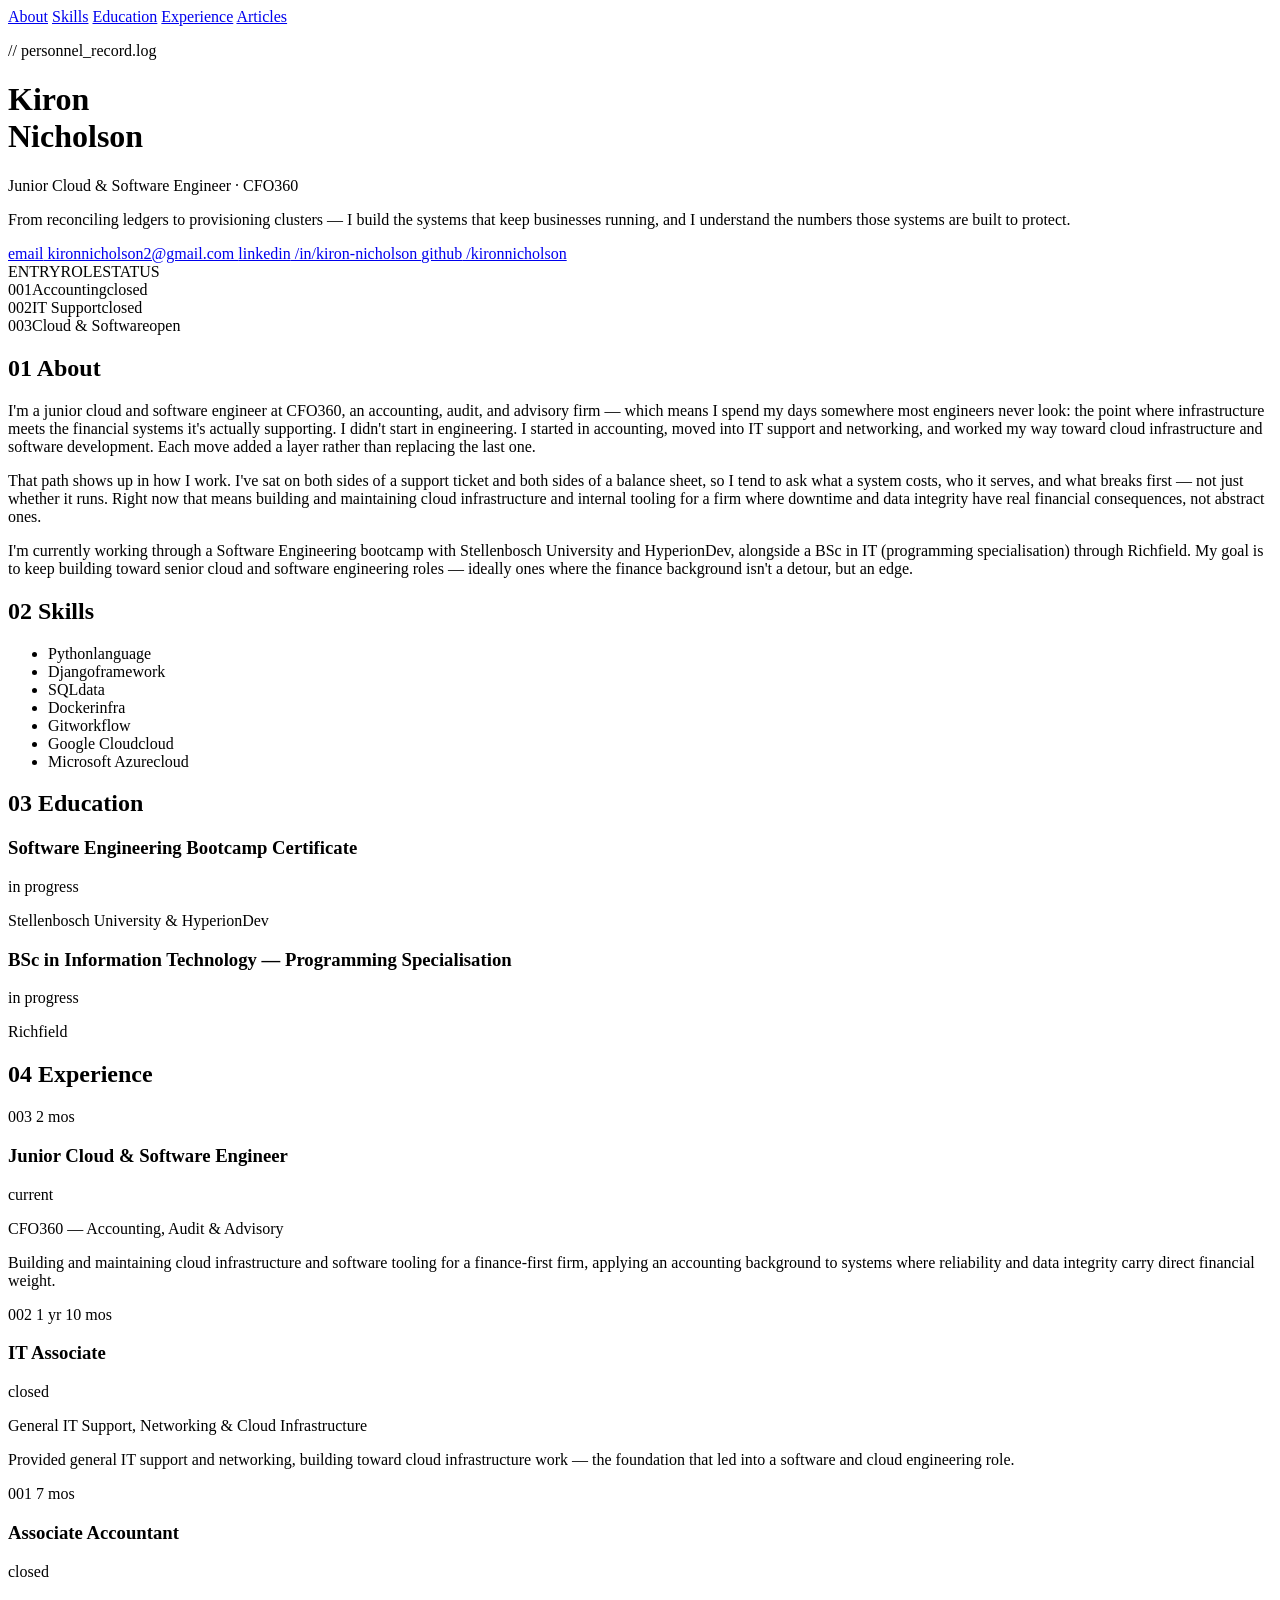
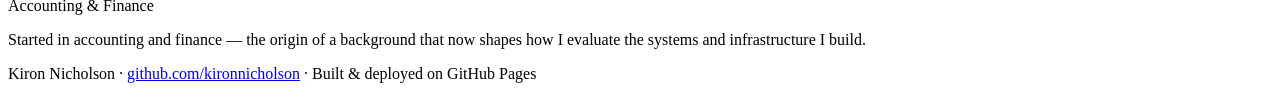
==== index.html @ 59c6b3b6 "Update index.html" ====
<!DOCTYPE html>
<html lang="en">
<head>
<meta charset="UTF-8">
<meta name="viewport" content="width=device-width, initial-scale=1.0">
<title>Kiron Nicholson — Cloud &amp; Software Engineer</title>
<link rel="preconnect" href="https://fonts.googleapis.com">
<link href="https://fonts.googleapis.com/css2?family=JetBrains+Mono:wght@400;500;700&family=Source+Serif+4:opsz,wght@8..60,400;8..60,500;8..60,600&display=swap" rel="stylesheet">
<link rel="stylesheet" href="style.css">
<link rel="icon" type="image/png" href="favicon.png">
</head>
<body>

<div class="ledger-rule top-rule"></div>

<nav class="site-nav">
  <a href="#about" class="nav-link">About</a>
  <a href="#skills" class="nav-link">Skills</a>
  <a href="#education" class="nav-link">Education</a>
  <a href="#experience" class="nav-link">Experience</a>
  <a href="articles.html" class="nav-link nav-link-external">Articles</a>
</nav>

<div class="ledger-rule"></div>

<header class="hero">
  <div class="hero-inner">
    <p class="eyebrow">// personnel_record.log</p>
    <h1 class="name">Kiron<br>Nicholson</h1>
    <p class="role">Junior Cloud &amp; Software Engineer <span class="dot">·</span> CFO360</p>
    <p class="tagline">From reconciling ledgers to provisioning clusters — I build the systems that keep businesses running, and I understand the numbers those systems are built to protect.</p>
    <div class="hero-contact">
      <a href="mailto:kironnicholson2@gmail.com" class="contact-link">
        <span class="label">email</span> kironnicholson2@gmail.com
      </a>
      <a href="https://www.linkedin.com/in/kiron-nicholson/" class="contact-link" target="_blank" rel="noopener">
        <span class="label">linkedin</span> /in/kiron-nicholson
      </a>
      <a href="https://github.com/kironnicholson" class="contact-link" target="_blank" rel="noopener">
        <span class="label">github</span> /kironnicholson
      </a>
    </div>
  </div>
  <div class="hero-ledger">
    <div class="ledger-header">
      <span>ENTRY</span><span>ROLE</span><span>STATUS</span>
    </div>
    <div class="ledger-row">
      <span class="entry-no">001</span><span>Accounting</span><span class="status closed">closed</span>
    </div>
    <div class="ledger-row">
      <span class="entry-no">002</span><span>IT Support</span><span class="status closed">closed</span>
    </div>
    <div class="ledger-row active">
      <span class="entry-no">003</span><span>Cloud &amp; Software</span><span class="status open">open</span>
    </div>
  </div>
</header>

<div class="ledger-rule"></div>

<main>

  <section class="section about" id="about">
    <h2 class="section-title"><span class="section-no">01</span> About</h2>
    <div class="section-body">
      <p>I'm a junior cloud and software engineer at CFO360, an accounting, audit, and advisory firm — which means I spend my days somewhere most engineers never look: the point where infrastructure meets the financial systems it's actually supporting. I didn't start in engineering. I started in accounting, moved into IT support and networking, and worked my way toward cloud infrastructure and software development. Each move added a layer rather than replacing the last one.</p>
      <p>That path shows up in how I work. I've sat on both sides of a support ticket and both sides of a balance sheet, so I tend to ask what a system costs, who it serves, and what breaks first — not just whether it runs. Right now that means building and maintaining cloud infrastructure and internal tooling for a firm where downtime and data integrity have real financial consequences, not abstract ones.</p>
      <p>I'm currently working through a Software Engineering bootcamp with Stellenbosch University and HyperionDev, alongside a BSc in IT (programming specialisation) through Richfield. My goal is to keep building toward senior cloud and software engineering roles — ideally ones where the finance background isn't a detour, but an edge.</p>
    </div>
  </section>

  <div class="ledger-rule"></div>

  <section class="section skills" id="skills">
    <h2 class="section-title"><span class="section-no">02</span> Skills</h2>
    <div class="section-body">
      <ul class="skill-grid">
        <li><span class="skill-name">Python</span><span class="skill-tag">language</span></li>
        <li><span class="skill-name">Django</span><span class="skill-tag">framework</span></li>
        <li><span class="skill-name">SQL</span><span class="skill-tag">data</span></li>
        <li><span class="skill-name">Docker</span><span class="skill-tag">infra</span></li>
        <li><span class="skill-name">Git</span><span class="skill-tag">workflow</span></li>
        <li><span class="skill-name">Google Cloud</span><span class="skill-tag">cloud</span></li>
        <li><span class="skill-name">Microsoft Azure</span><span class="skill-tag">cloud</span></li>
      </ul>
    </div>
  </section>

  <div class="ledger-rule"></div>

  <section class="section education" id="education">
    <h2 class="section-title"><span class="section-no">03</span> Education</h2>
    <div class="section-body">
      <div class="record">
        <div class="record-head">
          <h3>Software Engineering Bootcamp Certificate</h3>
          <span class="record-status status-pill in-progress">in progress</span>
        </div>
        <p class="record-sub">Stellenbosch University &amp; HyperionDev</p>
      </div>
      <div class="record">
        <div class="record-head">
          <h3>BSc in Information Technology — Programming Specialisation</h3>
          <span class="record-status status-pill in-progress">in progress</span>
        </div>
        <p class="record-sub">Richfield</p>
      </div>
    </div>
  </section>

  <div class="ledger-rule"></div>

  <section class="section experience" id="experience">
    <h2 class="section-title"><span class="section-no">04</span> Experience</h2>
    <div class="section-body">
      <div class="timeline">

        <div class="timeline-entry">
          <div class="timeline-meta">
            <span class="entry-no">003</span>
            <span class="duration">2 mos</span>
          </div>
          <div class="timeline-content">
            <div class="record-head">
              <h3>Junior Cloud &amp; Software Engineer</h3>
              <span class="record-status status-pill in-progress">current</span>
            </div>
            <p class="record-sub">CFO360 — Accounting, Audit &amp; Advisory</p>
            <p>Building and maintaining cloud infrastructure and software tooling for a finance-first firm, applying an accounting background to systems where reliability and data integrity carry direct financial weight.</p>
          </div>
        </div>

        <div class="timeline-entry">
          <div class="timeline-meta">
            <span class="entry-no">002</span>
            <span class="duration">1 yr 10 mos</span>
          </div>
          <div class="timeline-content">
            <div class="record-head">
              <h3>IT Associate</h3>
              <span class="record-status status-pill closed">closed</span>
            </div>
            <p class="record-sub">General IT Support, Networking &amp; Cloud Infrastructure</p>
            <p>Provided general IT support and networking, building toward cloud infrastructure work — the foundation that led into a software and cloud engineering role.</p>
          </div>
        </div>

        <div class="timeline-entry">
          <div class="timeline-meta">
            <span class="entry-no">001</span>
            <span class="duration">7 mos</span>
          </div>
          <div class="timeline-content">
            <div class="record-head">
              <h3>Associate Accountant</h3>
              <span class="record-status status-pill closed">closed</span>
            </div>
            <p class="record-sub">Accounting &amp; Finance</p>
            <p>Started in accounting and finance — the origin of a background that now shapes how I evaluate the systems and infrastructure I build.</p>
          </div>
        </div>

      </div>
    </div>
  </section>

  <div class="ledger-rule"></div>

  <footer class="site-footer">
    <p>Kiron Nicholson <span class="dot">·</span> <a href="https://github.com/kironnicholson" target="_blank" rel="noopener">github.com/kironnicholson</a> <span class="dot">·</span> Built &amp; deployed on GitHub Pages</p>
  </footer>

</main>

</body>
</html>
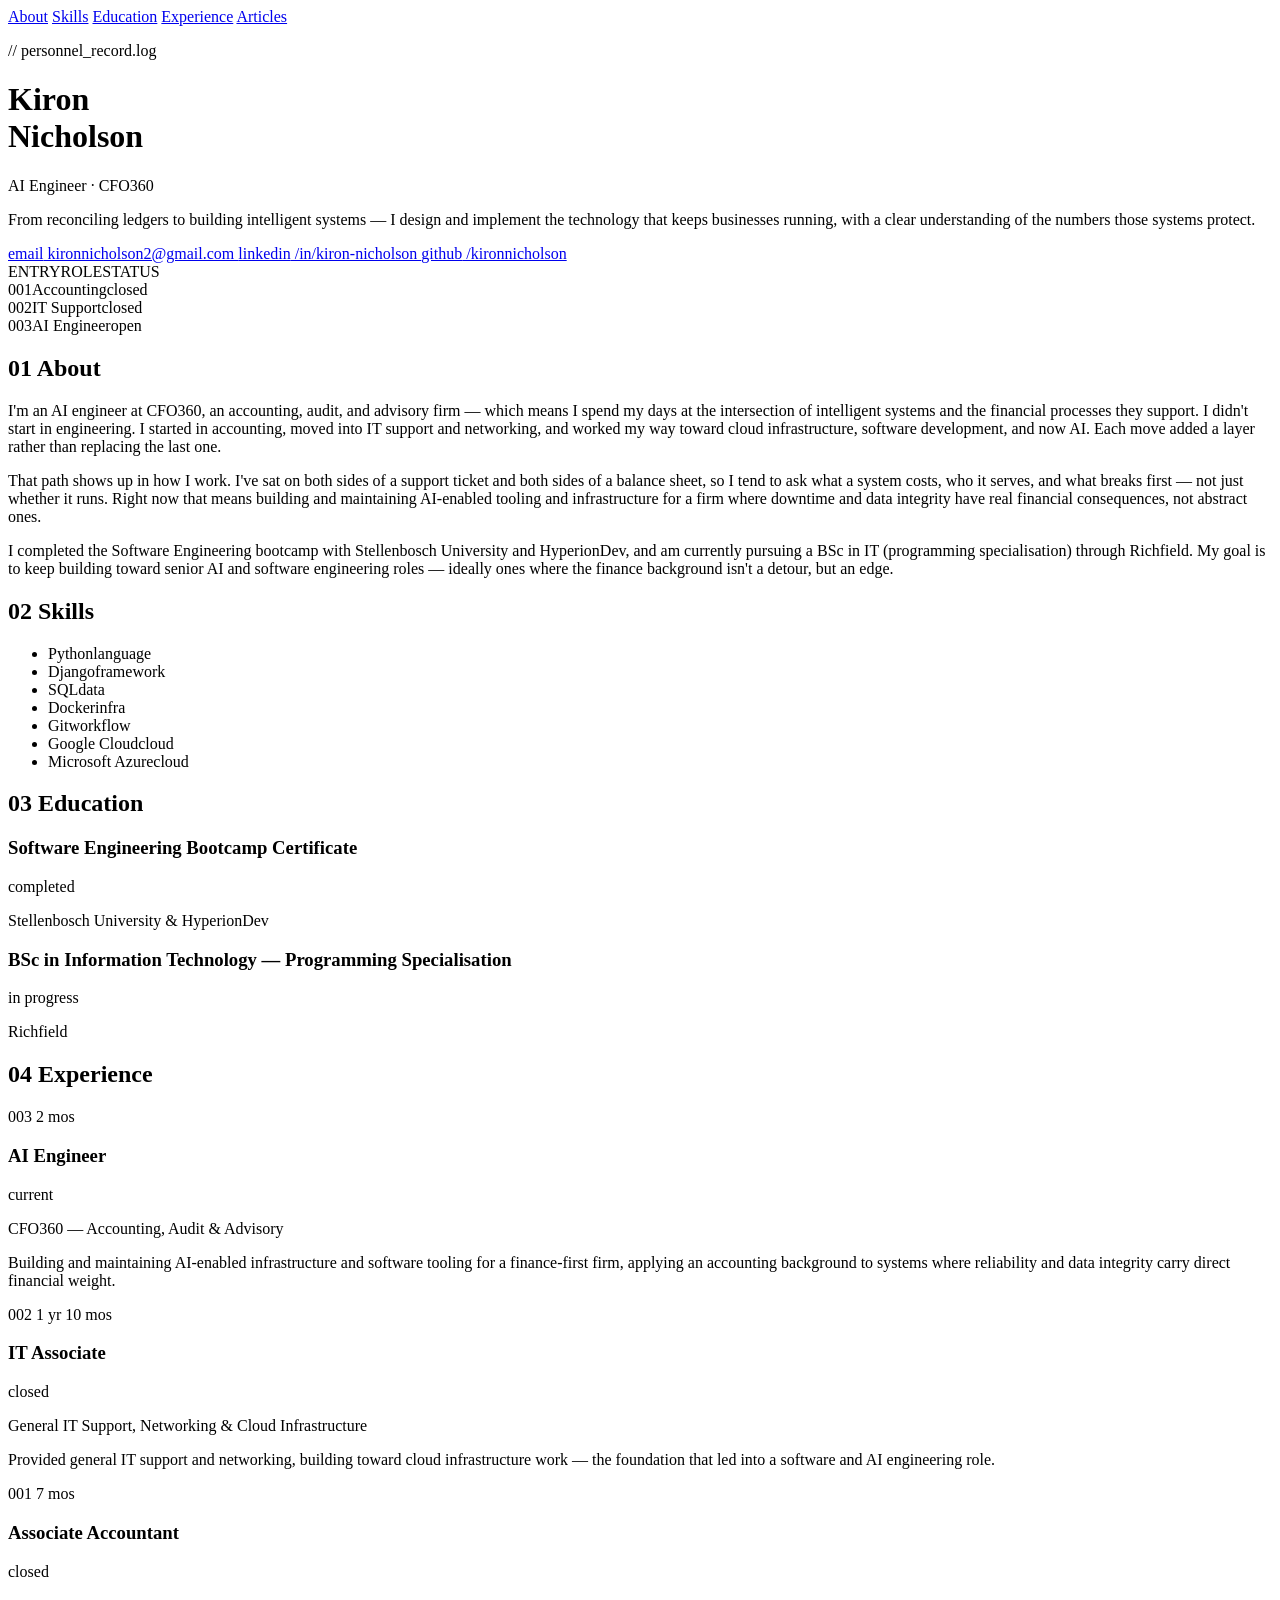
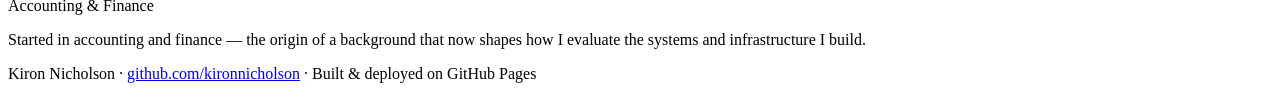
==== commit 0445ccf5: "Update index.html" ====
--- a/index.html
+++ b/index.html
@@ -3,11 +3,17 @@
 <head>
 <meta charset="UTF-8">
 <meta name="viewport" content="width=device-width, initial-scale=1.0">
-<title>Kiron Nicholson — Cloud &amp; Software Engineer</title>
+<title>Kiron Nicholson — AI Engineer</title>
 <link rel="preconnect" href="https://fonts.googleapis.com">
 <link href="https://fonts.googleapis.com/css2?family=JetBrains+Mono:wght@400;500;700&family=Source+Serif+4:opsz,wght@8..60,400;8..60,500;8..60,600&display=swap" rel="stylesheet">
 <link rel="stylesheet" href="style.css">
-<link rel="icon" type="image/png" href="favicon.png">
+<link rel="icon" type="image/png" href="/favicon.png">
+<link rel="apple-touch-icon" href="/favicon.png">
+<meta property="og:image" content="https://kironnicholson.co.za/favicon.png">
+<meta property="og:image:width" content="512">
+<meta property="og:image:height" content="512">
+<meta name="twitter:card" content="summary">
+<meta name="twitter:image" content="https://kironnicholson.co.za/favicon.png">
 </head>
 <body>
 
@@ -27,8 +33,8 @@
   <div class="hero-inner">
     <p class="eyebrow">// personnel_record.log</p>
     <h1 class="name">Kiron<br>Nicholson</h1>
-    <p class="role">Junior Cloud &amp; Software Engineer <span class="dot">·</span> CFO360</p>
-    <p class="tagline">From reconciling ledgers to provisioning clusters — I build the systems that keep businesses running, and I understand the numbers those systems are built to protect.</p>
+    <p class="role">AI Engineer <span class="dot">·</span> CFO360</p>
+    <p class="tagline">From reconciling ledgers to building intelligent systems — I design and implement the technology that keeps businesses running, with a clear understanding of the numbers those systems protect.</p>
     <div class="hero-contact">
       <a href="mailto:kironnicholson2@gmail.com" class="contact-link">
         <span class="label">email</span> kironnicholson2@gmail.com
@@ -52,7 +58,7 @@
       <span class="entry-no">002</span><span>IT Support</span><span class="status closed">closed</span>
     </div>
     <div class="ledger-row active">
-      <span class="entry-no">003</span><span>Cloud &amp; Software</span><span class="status open">open</span>
+      <span class="entry-no">003</span><span>AI Engineer</span><span class="status open">open</span>
     </div>
   </div>
 </header>
@@ -64,9 +70,9 @@
   <section class="section about" id="about">
     <h2 class="section-title"><span class="section-no">01</span> About</h2>
     <div class="section-body">
-      <p>I'm a junior cloud and software engineer at CFO360, an accounting, audit, and advisory firm — which means I spend my days somewhere most engineers never look: the point where infrastructure meets the financial systems it's actually supporting. I didn't start in engineering. I started in accounting, moved into IT support and networking, and worked my way toward cloud infrastructure and software development. Each move added a layer rather than replacing the last one.</p>
-      <p>That path shows up in how I work. I've sat on both sides of a support ticket and both sides of a balance sheet, so I tend to ask what a system costs, who it serves, and what breaks first — not just whether it runs. Right now that means building and maintaining cloud infrastructure and internal tooling for a firm where downtime and data integrity have real financial consequences, not abstract ones.</p>
-      <p>I'm currently working through a Software Engineering bootcamp with Stellenbosch University and HyperionDev, alongside a BSc in IT (programming specialisation) through Richfield. My goal is to keep building toward senior cloud and software engineering roles — ideally ones where the finance background isn't a detour, but an edge.</p>
+      <p>I'm an AI engineer at CFO360, an accounting, audit, and advisory firm — which means I spend my days at the intersection of intelligent systems and the financial processes they support. I didn't start in engineering. I started in accounting, moved into IT support and networking, and worked my way toward cloud infrastructure, software development, and now AI. Each move added a layer rather than replacing the last one.</p>
+      <p>That path shows up in how I work. I've sat on both sides of a support ticket and both sides of a balance sheet, so I tend to ask what a system costs, who it serves, and what breaks first — not just whether it runs. Right now that means building and maintaining AI-enabled tooling and infrastructure for a firm where downtime and data integrity have real financial consequences, not abstract ones.</p>
+      <p>I completed the Software Engineering bootcamp with Stellenbosch University and HyperionDev, and am currently pursuing a BSc in IT (programming specialisation) through Richfield. My goal is to keep building toward senior AI and software engineering roles — ideally ones where the finance background isn't a detour, but an edge.</p>
     </div>
   </section>
 
@@ -95,9 +101,9 @@
       <div class="record">
         <div class="record-head">
           <h3>Software Engineering Bootcamp Certificate</h3>
-          <span class="record-status status-pill in-progress">in progress</span>
+          <span class="record-status status-pill completed">completed</span>
         </div>
-        <p class="record-sub">Stellenbosch University &amp; HyperionDev</p>
+        <p class="record-sub">Stellenbosch University & HyperionDev</p>
       </div>
       <div class="record">
         <div class="record-head">
@@ -123,11 +129,11 @@
           </div>
           <div class="timeline-content">
             <div class="record-head">
-              <h3>Junior Cloud &amp; Software Engineer</h3>
+              <h3>AI Engineer</h3>
               <span class="record-status status-pill in-progress">current</span>
             </div>
-            <p class="record-sub">CFO360 — Accounting, Audit &amp; Advisory</p>
-            <p>Building and maintaining cloud infrastructure and software tooling for a finance-first firm, applying an accounting background to systems where reliability and data integrity carry direct financial weight.</p>
+            <p class="record-sub">CFO360 — Accounting, Audit & Advisory</p>
+            <p>Building and maintaining AI-enabled infrastructure and software tooling for a finance-first firm, applying an accounting background to systems where reliability and data integrity carry direct financial weight.</p>
           </div>
         </div>
 
@@ -141,8 +147,8 @@
               <h3>IT Associate</h3>
               <span class="record-status status-pill closed">closed</span>
             </div>
-            <p class="record-sub">General IT Support, Networking &amp; Cloud Infrastructure</p>
-            <p>Provided general IT support and networking, building toward cloud infrastructure work — the foundation that led into a software and cloud engineering role.</p>
+            <p class="record-sub">General IT Support, Networking & Cloud Infrastructure</p>
+            <p>Provided general IT support and networking, building toward cloud infrastructure work — the foundation that led into a software and AI engineering role.</p>
           </div>
         </div>
 
@@ -156,7 +162,7 @@
               <h3>Associate Accountant</h3>
               <span class="record-status status-pill closed">closed</span>
             </div>
-            <p class="record-sub">Accounting &amp; Finance</p>
+            <p class="record-sub">Accounting & Finance</p>
             <p>Started in accounting and finance — the origin of a background that now shapes how I evaluate the systems and infrastructure I build.</p>
           </div>
         </div>
@@ -168,7 +174,7 @@
   <div class="ledger-rule"></div>
 
   <footer class="site-footer">
-    <p>Kiron Nicholson <span class="dot">·</span> <a href="https://github.com/kironnicholson" target="_blank" rel="noopener">github.com/kironnicholson</a> <span class="dot">·</span> Built &amp; deployed on GitHub Pages</p>
+    <p>Kiron Nicholson <span class="dot">·</span> <a href="https://github.com/kironnicholson" target="_blank" rel="noopener">github.com/kironnicholson</a> <span class="dot">·</span> Built & deployed on GitHub Pages</p>
   </footer>
 
 </main>
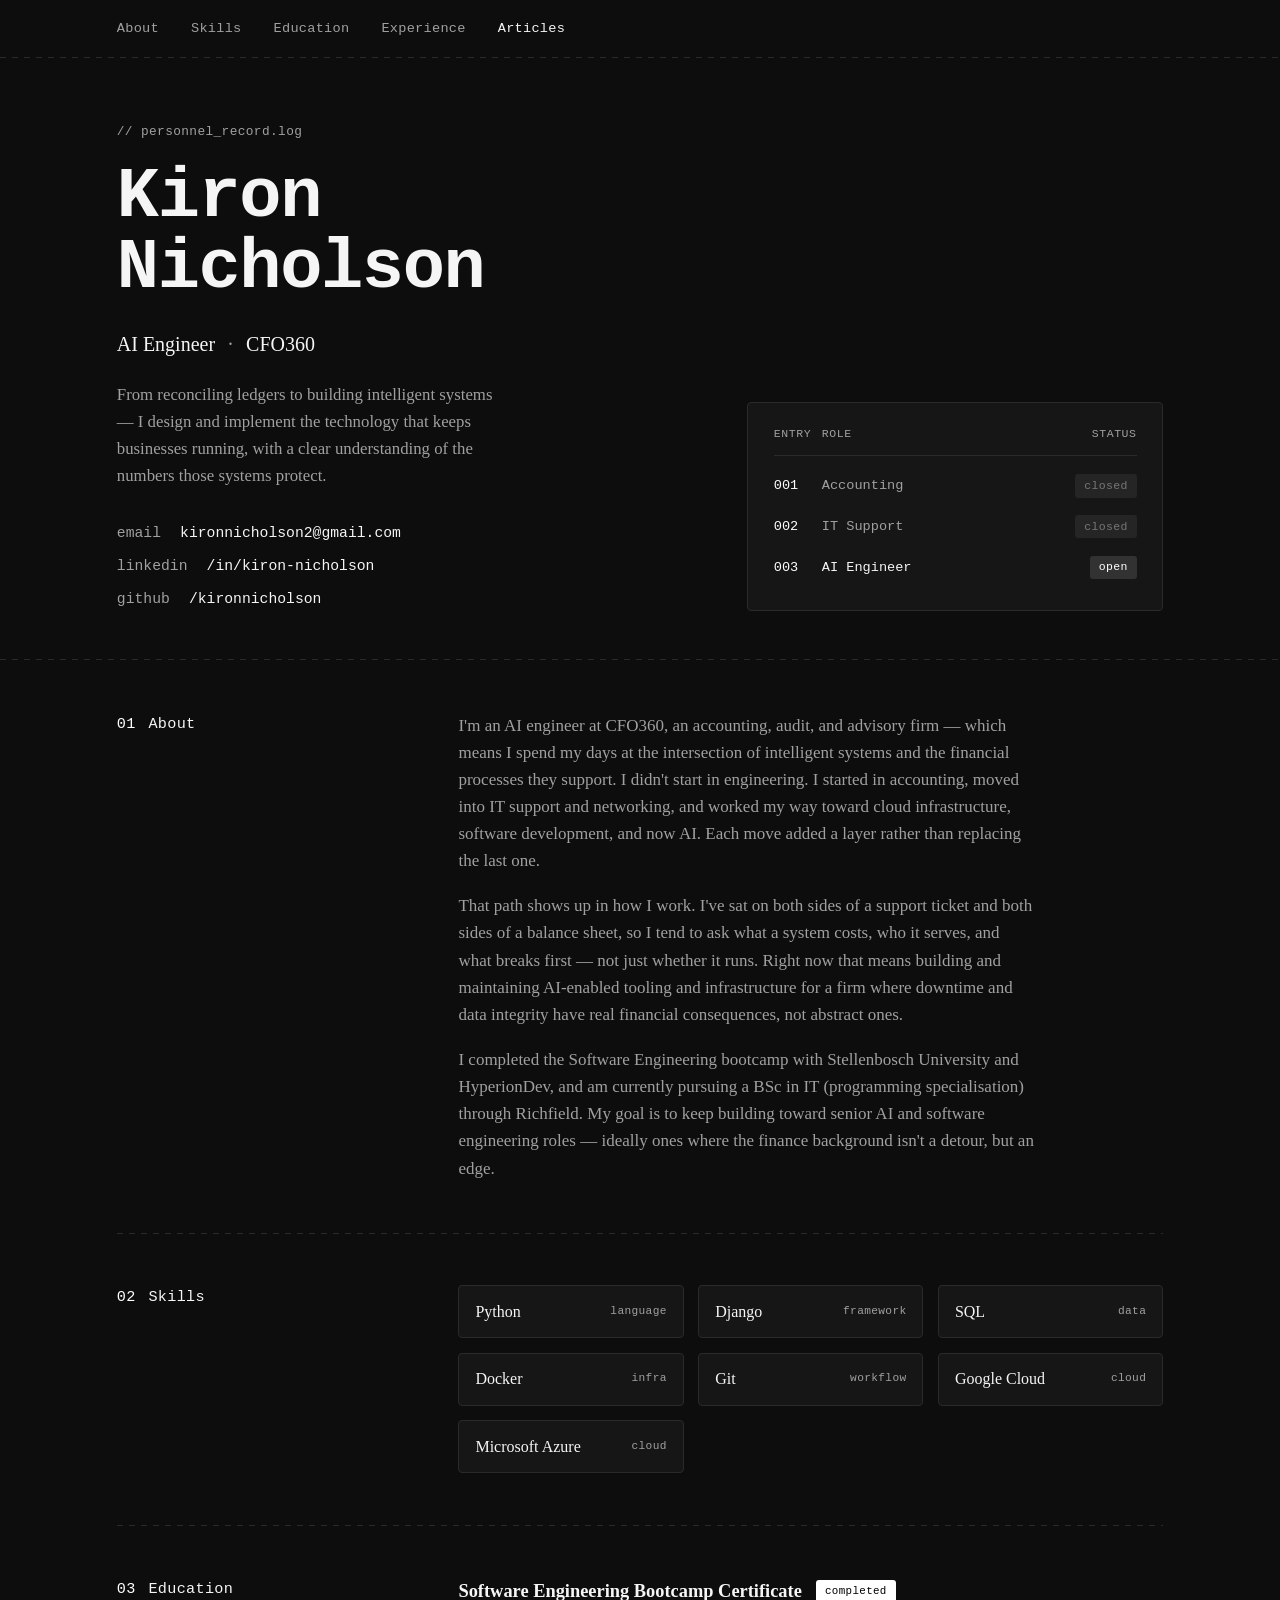
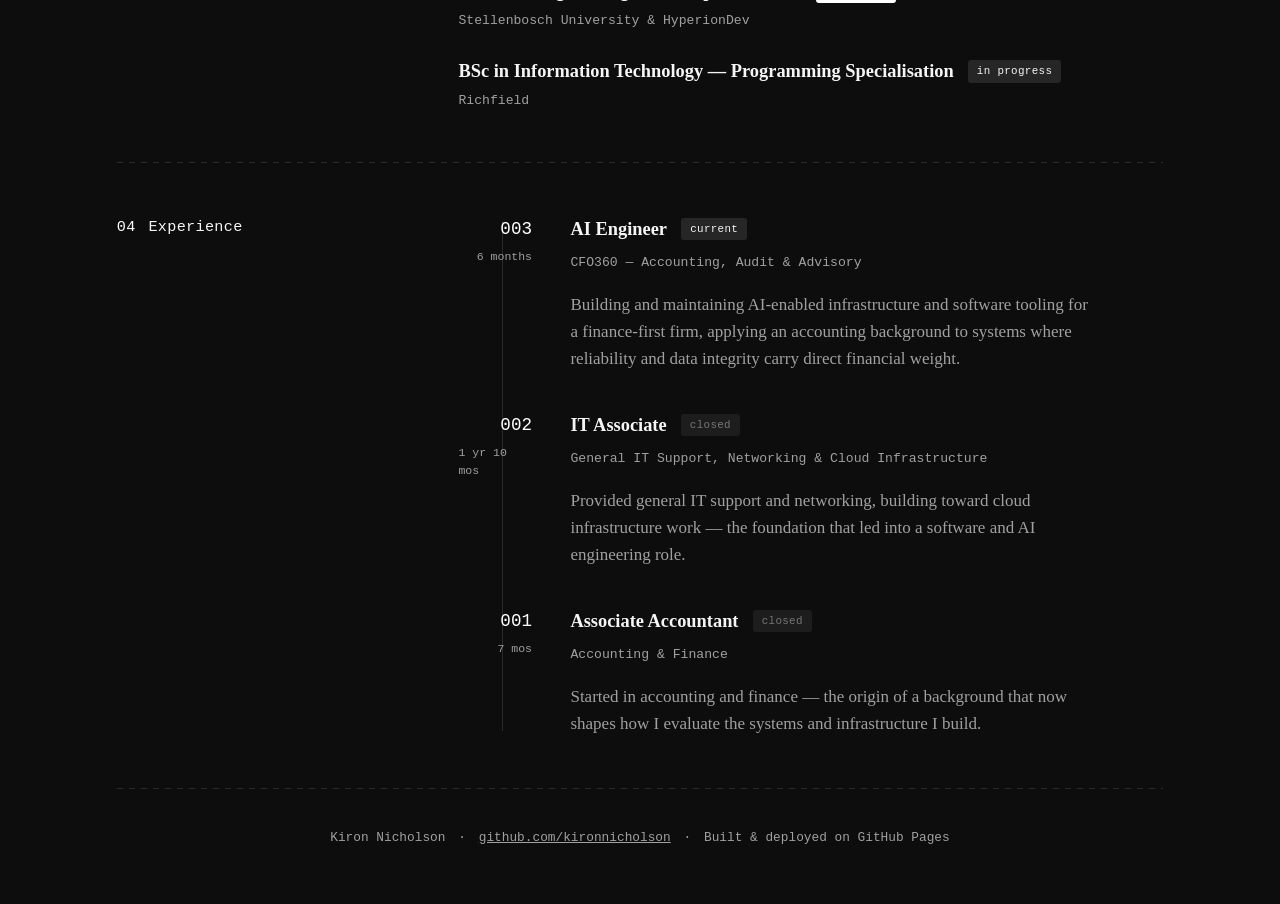
==== commit 115bb2d5: "Update index.html" ====
--- a/index.html
+++ b/index.html
@@ -4,8 +4,6 @@
 <meta charset="UTF-8">
 <meta name="viewport" content="width=device-width, initial-scale=1.0">
 <title>Kiron Nicholson — AI Engineer</title>
-<link rel="preconnect" href="https://fonts.googleapis.com">
-<link href="https://fonts.googleapis.com/css2?family=JetBrains+Mono:wght@400;500;700&family=Source+Serif+4:opsz,wght@8..60,400;8..60,500;8..60,600&display=swap" rel="stylesheet">
 <link rel="stylesheet" href="style.css">
 <link rel="icon" type="image/png" href="/favicon.png">
 <link rel="apple-touch-icon" href="/favicon.png">
@@ -125,7 +123,7 @@
         <div class="timeline-entry">
           <div class="timeline-meta">
             <span class="entry-no">003</span>
-            <span class="duration">2 mos</span>
+            <span class="duration">6 months</span>
           </div>
           <div class="timeline-content">
             <div class="record-head">
--- a/style.css
+++ b/style.css
@@ -0,0 +1,536 @@
+:root {
+  --bg: #0d0d0d;
+  --panel: #161616;
+  --panel-line: #2a2a2a;
+  --ink: #f5f5f5;
+  --ink-dim: #a0a0a0;
+  --accent: #ffffff;
+  --closed: #777777;
+  --font-mono: 'JetBrains Mono', 'Courier New', monospace;
+  --font-serif: 'Source Serif 4', Georgia, serif;
+}
+
+* { margin: 0; padding: 0; box-sizing: border-box; }
+
+body {
+  background: var(--bg);
+  color: var(--ink);
+  font-family: var(--font-serif);
+  font-size: 17px;
+  line-height: 1.6;
+}
+
+a { color: inherit; }
+
+.ledger-rule {
+  height: 1px;
+  background: repeating-linear-gradient(
+    to right,
+    var(--panel-line) 0,
+    var(--panel-line) 6px,
+    transparent 6px,
+    transparent 12px
+  );
+  width: 100%;
+}
+
+.top-rule { display: none; }
+
+/* ---------- NAV ---------- */
+
+.site-nav {
+  max-width: 1200px;
+  margin: 0 auto;
+  padding: 1.1rem 6vw;
+  display: flex;
+  gap: 2rem;
+  font-family: var(--font-mono);
+  font-size: 0.85rem;
+}
+
+.nav-link {
+  color: var(--ink-dim);
+  text-decoration: none;
+  letter-spacing: 0.02em;
+  transition: color 0.15s ease;
+}
+
+.nav-link:hover { color: var(--accent); }
+.nav-link:focus-visible { outline: 2px solid var(--accent); outline-offset: 3px; }
+
+.nav-link-external { color: var(--ink); }
+.nav-link-external:hover { color: var(--ink-dim); }
+
+@media (max-width: 860px) {
+  .site-nav {
+    padding: 1rem 6vw;
+    gap: 1.2rem;
+    flex-wrap: wrap;
+  }
+}
+
+/* ---------- HERO ---------- */
+
+.hero {
+  display: grid;
+  grid-template-columns: 1.4fr 1fr;
+  gap: 3rem;
+  padding: 4rem 6vw 3rem;
+  max-width: 1200px;
+  margin: 0 auto;
+  align-items: end;
+}
+
+.eyebrow {
+  font-family: var(--font-mono);
+  font-size: 0.8rem;
+  color: var(--ink-dim);
+  letter-spacing: 0.03em;
+  margin-bottom: 1.2rem;
+}
+
+.name {
+  font-family: var(--font-mono);
+  font-weight: 700;
+  font-size: clamp(2.6rem, 6vw, 4.4rem);
+  line-height: 1.02;
+  letter-spacing: -0.02em;
+  color: var(--ink);
+  margin-bottom: 1.4rem;
+}
+
+.role {
+  font-family: var(--font-serif);
+  font-size: 1.25rem;
+  color: var(--ink);
+  margin-bottom: 1.4rem;
+  font-weight: 500;
+}
+
+.dot { color: var(--ink-dim); margin: 0 0.4em; }
+
+.tagline {
+  max-width: 46ch;
+  color: var(--ink-dim);
+  font-size: 1.05rem;
+  margin-bottom: 2rem;
+}
+
+.hero-contact {
+  display: flex;
+  flex-direction: column;
+  gap: 0.6rem;
+}
+
+.contact-link {
+  font-family: var(--font-mono);
+  font-size: 0.92rem;
+  text-decoration: none;
+  color: var(--ink);
+  transition: color 0.15s ease;
+  width: fit-content;
+}
+
+.contact-link:hover { color: var(--ink-dim); }
+.contact-link:focus-visible { outline: 2px solid var(--accent); outline-offset: 3px; }
+
+.contact-link .label {
+  color: var(--ink-dim);
+  margin-right: 0.7em;
+}
+
+/* ---------- HERO LEDGER PANEL ---------- */
+
+.hero-ledger {
+  background: var(--panel);
+  border: 1px solid var(--panel-line);
+  border-radius: 4px;
+  padding: 1.4rem 1.6rem;
+  font-family: var(--font-mono);
+  font-size: 0.85rem;
+}
+
+.ledger-header {
+  display: grid;
+  grid-template-columns: 3rem 1fr auto;
+  color: var(--ink-dim);
+  letter-spacing: 0.05em;
+  font-size: 0.72rem;
+  padding-bottom: 0.7rem;
+  border-bottom: 1px solid var(--panel-line);
+  margin-bottom: 0.6rem;
+}
+
+.ledger-row {
+  display: grid;
+  grid-template-columns: 3rem 1fr auto;
+  padding: 0.55rem 0;
+  align-items: center;
+  color: var(--ink-dim);
+}
+
+.ledger-row.active { color: var(--ink); }
+
+.entry-no {
+  color: var(--accent);
+  font-weight: 500;
+}
+
+.status {
+  font-size: 0.72rem;
+  padding: 0.15rem 0.55rem;
+  border-radius: 3px;
+  justify-self: end;
+  letter-spacing: 0.03em;
+}
+
+.status.closed { background: rgba(119,119,119,0.15); color: var(--closed); }
+.status.open { background: rgba(255,255,255,0.12); color: var(--accent); }
+
+/* ---------- MAIN SECTIONS ---------- */
+
+main {
+  max-width: 1200px;
+  margin: 0 auto;
+  padding: 0 6vw;
+}
+
+.section {
+  display: grid;
+  grid-template-columns: 1fr 2.4fr;
+  gap: 3rem;
+  padding: 3.2rem 0;
+}
+
+.section-title {
+  font-family: var(--font-mono);
+  font-size: 0.95rem;
+  font-weight: 500;
+  color: var(--ink);
+  letter-spacing: 0.02em;
+  display: flex;
+  align-items: baseline;
+  gap: 0.8rem;
+  height: fit-content;
+}
+
+.section-no {
+  color: var(--accent);
+}
+
+.section-body p {
+  color: var(--ink-dim);
+  max-width: 68ch;
+  margin-bottom: 1.1rem;
+}
+
+.section-body p:last-child { margin-bottom: 0; }
+
+/* ---------- SKILLS ---------- */
+
+.skill-grid {
+  list-style: none;
+  display: grid;
+  grid-template-columns: repeat(auto-fill, minmax(180px, 1fr));
+  gap: 0.9rem;
+}
+
+.skill-grid li {
+  background: var(--panel);
+  border: 1px solid var(--panel-line);
+  border-radius: 4px;
+  padding: 0.8rem 1rem;
+  display: flex;
+  justify-content: space-between;
+  align-items: center;
+}
+
+.skill-name {
+  font-family: var(--font-serif);
+  font-size: 1rem;
+  color: var(--ink);
+}
+
+.skill-tag {
+  font-family: var(--font-mono);
+  font-size: 0.7rem;
+  color: var(--ink-dim);
+  letter-spacing: 0.03em;
+}
+
+/* ---------- EDUCATION / RECORDS ---------- */
+
+.record {
+  margin-bottom: 1.6rem;
+}
+
+.record:last-child { margin-bottom: 0; }
+
+.record-head {
+  display: flex;
+  align-items: center;
+  gap: 0.9rem;
+  flex-wrap: wrap;
+  margin-bottom: 0.25rem;
+}
+
+.record-head h3 {
+  font-family: var(--font-serif);
+  font-weight: 600;
+  font-size: 1.15rem;
+  color: var(--ink);
+}
+
+.record-sub {
+  font-family: var(--font-mono);
+  font-size: 0.82rem;
+  color: var(--ink-dim);
+  margin-bottom: 0.4rem;
+}
+
+.status-pill {
+  font-family: var(--font-mono);
+  font-size: 0.68rem;
+  padding: 0.15rem 0.55rem;
+  border-radius: 3px;
+  letter-spacing: 0.03em;
+  white-space: nowrap;
+}
+
+.status-pill.in-progress { background: rgba(255,255,255,0.1); color: var(--ink); }
+.status-pill.completed { background: var(--accent); color: #000000; }
+.status-pill.closed { background: rgba(119,119,119,0.15); color: var(--closed); }
+
+/* ---------- EXPERIENCE TIMELINE ---------- */
+
+.timeline {
+  position: relative;
+}
+
+.timeline::before {
+  content: "";
+  position: absolute;
+  left: 2.7rem;
+  top: 0.4rem;
+  bottom: 0.4rem;
+  width: 1px;
+  background: var(--panel-line);
+}
+
+.timeline-entry {
+  display: grid;
+  grid-template-columns: 5.4rem 1fr;
+  gap: 1.6rem;
+  padding-bottom: 2.4rem;
+  position: relative;
+}
+
+.timeline-entry:last-child { padding-bottom: 0; }
+
+.timeline-meta {
+  display: flex;
+  flex-direction: column;
+  align-items: flex-end;
+  gap: 0.3rem;
+  font-family: var(--font-mono);
+  padding-right: 0.8rem;
+}
+
+.timeline-meta .entry-no {
+  font-size: 1.1rem;
+  color: var(--accent);
+}
+
+.timeline-meta .duration {
+  font-size: 0.72rem;
+  color: var(--ink-dim);
+}
+
+.timeline-content p {
+  color: var(--ink-dim);
+  max-width: 62ch;
+  margin-top: 0.5rem;
+}
+
+/* ---------- FOOTER ---------- */
+
+.site-footer {
+  padding: 2.4rem 0 3.5rem;
+  font-family: var(--font-mono);
+  font-size: 0.8rem;
+  color: var(--ink-dim);
+  text-align: center;
+}
+
+/* ---------- ARTICLE LIST PAGE ---------- */
+
+.articles-page {
+  max-width: 900px;
+  margin: 0 auto;
+  padding: 4rem 6vw;
+}
+
+@media (min-width: 900px) {
+  .articles-page {
+    padding: 5rem 0 4rem;
+  }
+}
+
+.articles-page .eyebrow {
+  margin-bottom: 0.8rem;
+}
+
+.articles-page h1 {
+  font-family: var(--font-mono);
+  font-weight: 700;
+  font-size: clamp(2rem, 5vw, 3rem);
+  color: var(--ink);
+  margin-bottom: 2.5rem;
+}
+
+.article-list {
+  list-style: none;
+  max-width: 68ch;
+}
+
+.article-list li {
+  border-bottom: 1px dashed var(--panel-line);
+}
+
+.article-list a {
+  display: flex;
+  justify-content: space-between;
+  align-items: baseline;
+  padding: 1.2rem 0;
+  text-decoration: none;
+  color: var(--ink);
+  font-family: var(--font-serif);
+  font-size: 1.15rem;
+  transition: color 0.15s ease;
+}
+
+.article-list a:hover { color: var(--ink-dim); }
+
+.article-list .article-date {
+  font-family: var(--font-mono);
+  font-size: 0.75rem;
+  color: var(--ink-dim);
+  white-space: nowrap;
+  margin-left: 1.5rem;
+}
+
+.back-link {
+  display: inline-block;
+  margin-top: 2.5rem;
+  font-family: var(--font-mono);
+  font-size: 0.85rem;
+  color: var(--ink-dim);
+  text-decoration: none;
+}
+
+.back-link:hover { color: var(--accent); }
+
+/* ---------- SINGLE ARTICLE PAGE ---------- */
+
+.article-page {
+  max-width: 700px;
+  margin: 0 auto;
+  padding: 4rem 6vw 3rem;
+}
+
+@media (min-width: 900px) {
+  .article-page {
+    max-width: 820px;
+    padding: 5rem 0 4rem;
+  }
+}
+
+@media (min-width: 1300px) {
+  .article-page {
+    max-width: 900px;
+  }
+
+  .article-body p,
+  .article-meta {
+    font-size: 1.05rem;
+  }
+}
+
+.article-page h1 {
+  font-family: var(--font-mono);
+  font-weight: 700;
+  font-size: clamp(1.9rem, 4.5vw, 2.6rem);
+  color: var(--ink);
+  margin-bottom: 0.8rem;
+  line-height: 1.15;
+}
+
+.article-meta {
+  font-family: var(--font-mono);
+  font-size: 0.8rem;
+  color: var(--ink-dim);
+  margin-bottom: 2.4rem;
+}
+
+.article-body p {
+  color: var(--ink-dim);
+  margin-bottom: 1.2rem;
+}
+
+.article-body blockquote {
+  border-left: 2px solid var(--accent);
+  padding: 0.3rem 0 0.3rem 1.4rem;
+  margin: 1.6rem 0;
+  color: var(--ink);
+  font-style: italic;
+}
+
+.article-body a {
+  color: var(--ink);
+  text-decoration: underline;
+  text-decoration-color: var(--panel-line);
+  text-underline-offset: 3px;
+}
+
+.article-body a:hover { text-decoration-color: var(--accent); }
+
+.article-body strong { color: var(--ink); }
+
+.article-signoff {
+  margin-top: 2.4rem;
+  color: var(--ink-dim);
+}
+
+/* ---------- RESPONSIVE ---------- */
+
+@media (max-width: 860px) {
+  .hero {
+    grid-template-columns: 1fr;
+    padding: 3rem 6vw 2.5rem;
+    gap: 2rem;
+  }
+
+  .section {
+    grid-template-columns: 1fr;
+    gap: 1rem;
+    padding: 2.4rem 0;
+  }
+
+  .timeline::before { left: 0.6rem; }
+
+  .timeline-entry {
+    grid-template-columns: 1.4rem 1fr;
+  }
+
+  .timeline-meta {
+    flex-direction: row;
+    align-items: center;
+    gap: 0.6rem;
+  }
+
+  .timeline-meta .duration { display: none; }
+}
+
+@media (prefers-reduced-motion: reduce) {
+  * { transition: none !important; }
+}
